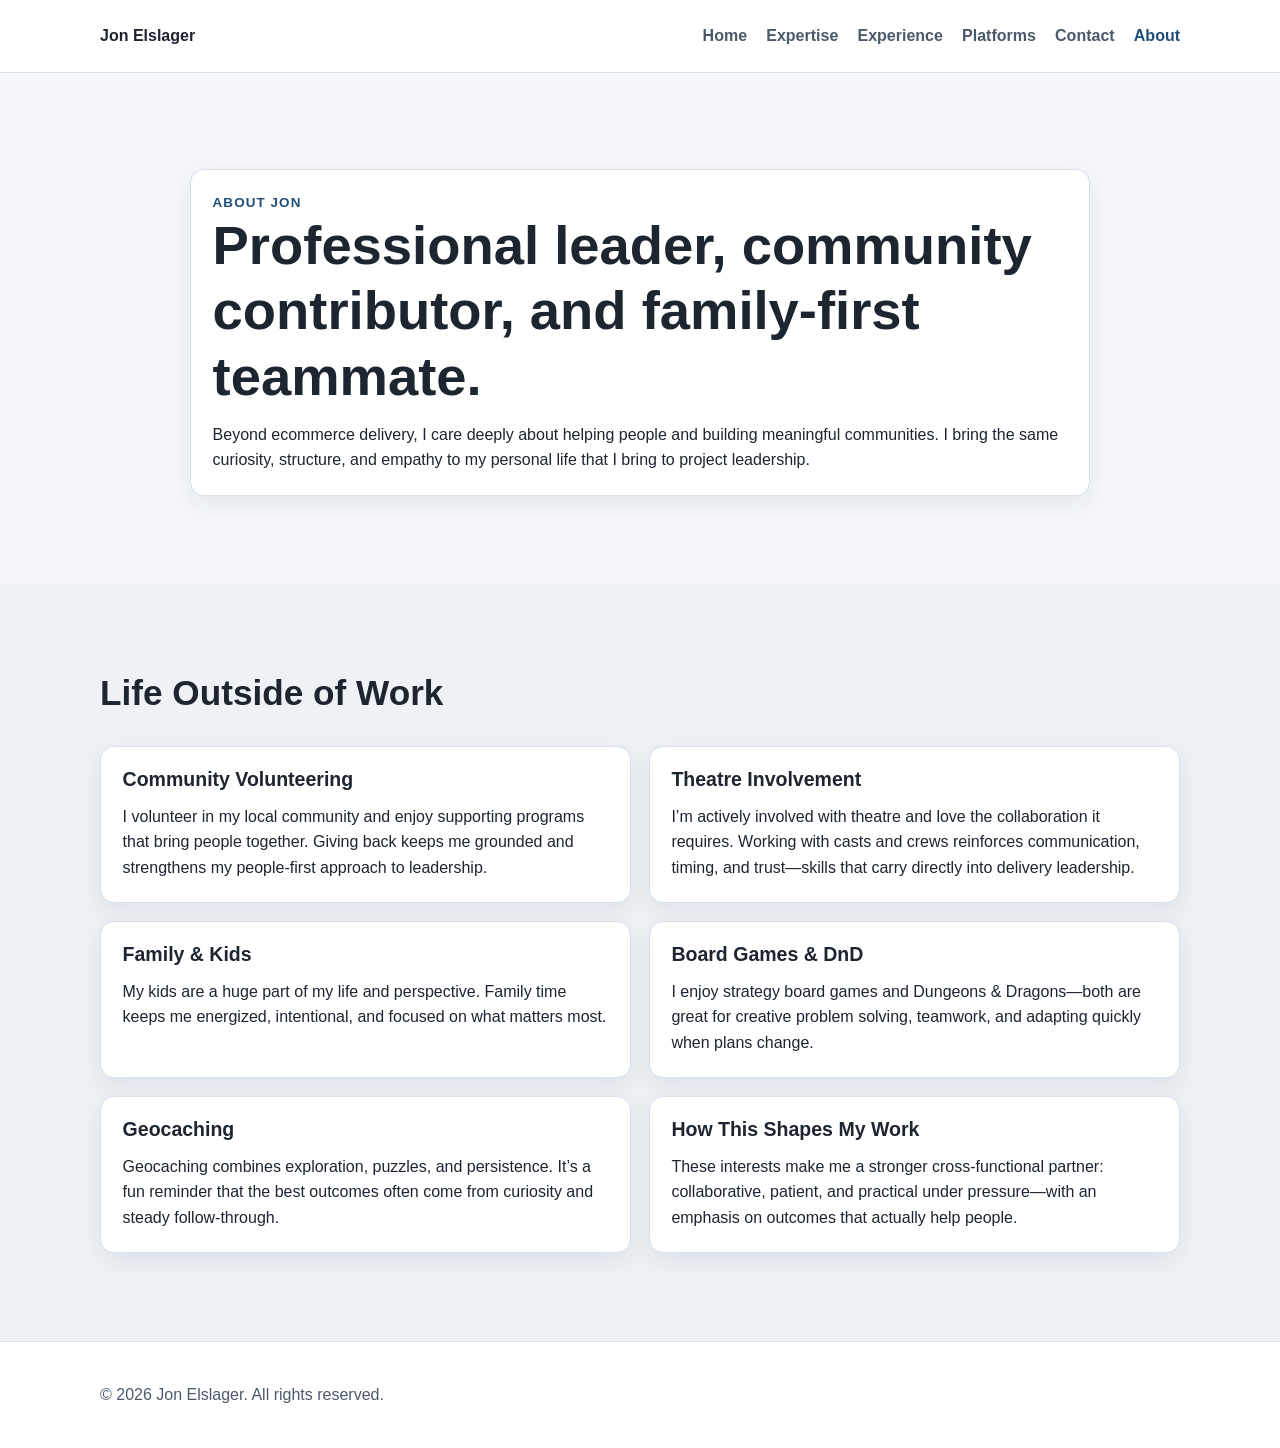
==== about.html @ 36cf9662 "Remove unused logo binaries to avoid PR binary diff issues" ====
<!DOCTYPE html>
<html lang="en">
  <head>
    <meta charset="UTF-8" />
    <meta name="viewport" content="width=device-width, initial-scale=1.0" />
    <meta
      name="description"
      content="About Jon Elslager: ecommerce delivery leader, community volunteer, theatre supporter, and family-focused collaborator."
    />
    <title>About Jon Elslager</title>
    <link rel="stylesheet" href="css/styles.css" />
    <link rel="icon" type="image/svg+xml" href="images/favicon.svg" />
  </head>
  <body>
    <!-- Site header and navigation shared with the home page -->
    <header class="site-header" id="top">
      <nav class="container nav" aria-label="Primary navigation">
        <a class="brand" href="index.html#home">Jon Elslager</a>
        <button
          class="nav-toggle"
          type="button"
          aria-label="Toggle navigation"
          aria-expanded="false"
        >
          ☰
        </button>
        <ul class="nav-links">
          <li><a href="index.html#home">Home</a></li>
          <li><a href="index.html#expertise">Expertise</a></li>
          <li><a href="index.html#experience">Experience</a></li>
          <li><a href="index.html#platforms">Platforms</a></li>
          <li><a href="index.html#contact">Contact</a></li>
          <li><a class="is-active" href="about.html" aria-current="page">About</a></li>
        </ul>
      </nav>
    </header>

    <main>
      <!-- About page hero: broad personal introduction beyond work roles -->
      <section class="section about-hero" aria-labelledby="about-title">
        <div class="container about-intro card">
          <p class="eyebrow">About Jon</p>
          <h1 id="about-title">Professional leader, community contributor, and family-first teammate.</h1>
          <p>
            Beyond ecommerce delivery, I care deeply about helping people and building meaningful
            communities. I bring the same curiosity, structure, and empathy to my personal life
            that I bring to project leadership.
          </p>
        </div>
      </section>

      <!-- Personal details: life outside of work for recruiter/hiring manager context -->
      <section class="section section-alt" aria-labelledby="life-title">
        <div class="container">
          <h2 id="life-title">Life Outside of Work</h2>
          <div class="grid about-grid">
            <article class="card">
              <h3>Community Volunteering</h3>
              <p>
                I volunteer in my local community and enjoy supporting programs that bring people
                together. Giving back keeps me grounded and strengthens my people-first approach to
                leadership.
              </p>
            </article>
            <article class="card">
              <h3>Theatre Involvement</h3>
              <p>
                I’m actively involved with theatre and love the collaboration it requires. Working
                with casts and crews reinforces communication, timing, and trust—skills that carry
                directly into delivery leadership.
              </p>
            </article>
            <article class="card">
              <h3>Family & Kids</h3>
              <p>
                My kids are a huge part of my life and perspective. Family time keeps me energized,
                intentional, and focused on what matters most.
              </p>
            </article>
            <article class="card">
              <h3>Board Games & DnD</h3>
              <p>
                I enjoy strategy board games and Dungeons & Dragons—both are great for creative
                problem solving, teamwork, and adapting quickly when plans change.
              </p>
            </article>
            <article class="card">
              <h3>Geocaching</h3>
              <p>
                Geocaching combines exploration, puzzles, and persistence. It’s a fun reminder that
                the best outcomes often come from curiosity and steady follow-through.
              </p>
            </article>
            <article class="card">
              <h3>How This Shapes My Work</h3>
              <p>
                These interests make me a stronger cross-functional partner: collaborative, patient,
                and practical under pressure—with an emphasis on outcomes that actually help people.
              </p>
            </article>
          </div>
        </div>
      </section>
    </main>

    <!-- Footer -->
    <footer class="site-footer">
      <div class="container">
        <p>&copy; <span id="current-year"></span> Jon Elslager. All rights reserved.</p>
      </div>
    </footer>

    <script src="js/main.js"></script>
  </body>
</html>
---- css/styles.css ----
/* Base styles and design tokens */
:root {
  --bg: #f5f7fb;
  --surface: #ffffff;
  --surface-alt: #eef2f7;
  --text: #1c2530;
  --muted: #4b5a6a;
  --primary: #1f4e79;
  --primary-dark: #173a5a;
  --border: #d8e0ea;
  --shadow: 0 8px 24px rgba(14, 32, 52, 0.08);
  --radius: 14px;
  --container: 1080px;
}

* {
  box-sizing: border-box;
}

html {
  scroll-behavior: smooth;
}

body {
  margin: 0;
  font-family: "Segoe UI", "Inter", "Helvetica Neue", Arial, sans-serif;
  line-height: 1.6;
  color: var(--text);
  background: var(--bg);
}

a {
  color: var(--primary);
}

a:hover {
  color: var(--primary-dark);
}

.container {
  width: min(92%, var(--container));
  margin: 0 auto;
}

.section {
  padding: 5.5rem 0;
}

.section-alt {
  background: var(--surface-alt);
}

h1,
h2,
h3 {
  line-height: 1.2;
  margin-top: 0;
}

h1 {
  font-size: clamp(2rem, 5vw, 3.4rem);
  margin-bottom: 0.8rem;
}

h2 {
  font-size: clamp(1.6rem, 3.4vw, 2.2rem);
  margin-bottom: 2rem;
}

h3 {
  font-size: 1.22rem;
  margin-bottom: 0.75rem;
}

/* Header and nav styles */
.site-header {
  position: sticky;
  top: 0;
  z-index: 100;
  background: rgba(255, 255, 255, 0.96);
  border-bottom: 1px solid var(--border);
  backdrop-filter: blur(6px);
}

.nav {
  min-height: 72px;
  display: flex;
  align-items: center;
  justify-content: space-between;
  gap: 1rem;
}

.brand {
  text-decoration: none;
  font-weight: 700;
  color: var(--text);
  white-space: nowrap;
}

.nav-links {
  display: flex;
  list-style: none;
  padding: 0;
  margin: 0;
  gap: 1.2rem;
}

.nav-links a {
  text-decoration: none;
  color: var(--muted);
  font-weight: 600;
}

.nav-links a:hover,
.nav-links a:focus-visible {
  color: var(--primary);
}

.nav-toggle {
  display: none;
  border: 1px solid var(--border);
  background: var(--surface);
  color: var(--text);
  border-radius: 8px;
  padding: 0.35rem 0.6rem;
  font-size: 1.1rem;
}

/* Hero styles */
.hero {
  padding-top: 6.5rem;
}

.hero-content {
  max-width: 840px;
}

.eyebrow {
  margin: 0 0 1rem;
  color: var(--primary);
  font-weight: 700;
  text-transform: uppercase;
  letter-spacing: 0.08em;
  font-size: 0.84rem;
}

.hero-subtitle {
  font-size: clamp(1.05rem, 2vw, 1.35rem);
  color: var(--muted);
  margin: 0 0 1rem;
}

.hero-summary {
  max-width: 68ch;
  font-size: 1.08rem;
}

.hero-actions {
  margin-top: 2rem;
  display: flex;
  flex-wrap: wrap;
  gap: 0.9rem;
}

/* Buttons */
.btn {
  display: inline-block;
  border-radius: 10px;
  padding: 0.72rem 1.1rem;
  text-decoration: none;
  font-weight: 700;
  border: 1px solid transparent;
  transition: transform 0.15s ease, box-shadow 0.15s ease;
}

.btn:hover {
  transform: translateY(-1px);
  box-shadow: 0 5px 14px rgba(10, 25, 45, 0.15);
}

.btn-primary {
  background: var(--primary);
  color: #fff;
}

.btn-secondary {
  background: #2f6a9d;
  color: #fff;
}

.btn-outline {
  border-color: var(--primary);
  color: var(--primary);
  background: transparent;
}

/* Grid and card components */
.grid {
  display: grid;
  gap: 1.1rem;
}

.expertise-grid,
.experience-grid {
  grid-template-columns: repeat(3, minmax(0, 1fr));
}

.card {
  background: var(--surface);
  border: 1px solid var(--border);
  border-radius: var(--radius);
  padding: 1.35rem;
  box-shadow: var(--shadow);
}

.card ul {
  margin: 0;
  padding-left: 1.1rem;
}

.card p {
  margin: 0;
}

/* Platform chips */
.platform-grid {
  margin: 0;
  padding: 0;
  list-style: none;
  display: grid;
  grid-template-columns: repeat(4, minmax(0, 1fr));
  gap: 0.85rem;
}

.platform-grid li {
  background: var(--surface);
  border: 1px solid var(--border);
  border-radius: 999px;
  text-align: center;
  padding: 0.75rem;
  font-weight: 600;
}

/* Contact and footer */
.contact p {
  color: var(--muted);
  margin-bottom: 1.2rem;
}

.contact-list {
  list-style: none;
  margin: 0;
  padding: 0;
  display: grid;
  gap: 0.65rem;
}

.contact-list span {
  font-weight: 700;
  margin-right: 0.35rem;
}

.site-footer {
  border-top: 1px solid var(--border);
  padding: 1.5rem 0;
  background: var(--surface);
  color: var(--muted);
}

/* Responsive behavior */
@media (max-width: 960px) {
  .expertise-grid,
  .experience-grid {
    grid-template-columns: repeat(2, minmax(0, 1fr));
  }

  .platform-grid {
    grid-template-columns: repeat(3, minmax(0, 1fr));
  }
}

@media (max-width: 700px) {
  .section {
    padding: 4.25rem 0;
  }

  .nav-toggle {
    display: inline-block;
  }

  .nav-links {
    position: absolute;
    right: 4%;
    top: 72px;
    width: min(250px, 90vw);
    padding: 0.9rem;
    background: var(--surface);
    border: 1px solid var(--border);
    border-radius: 12px;
    box-shadow: var(--shadow);
    display: none;
    flex-direction: column;
    gap: 0.55rem;
  }

  .nav-links.open {
    display: flex;
  }

  .expertise-grid,
  .experience-grid,
  .platform-grid {
    grid-template-columns: 1fr;
  }
}

/* About page styles */
.about-hero {
  padding-top: 6rem;
}

.about-intro {
  max-width: 900px;
}

.about-grid {
  grid-template-columns: repeat(2, minmax(0, 1fr));
}

.is-active {
  color: var(--primary) !important;
}

@media (max-width: 700px) {
  .about-grid {
    grid-template-columns: 1fr;
  }
}
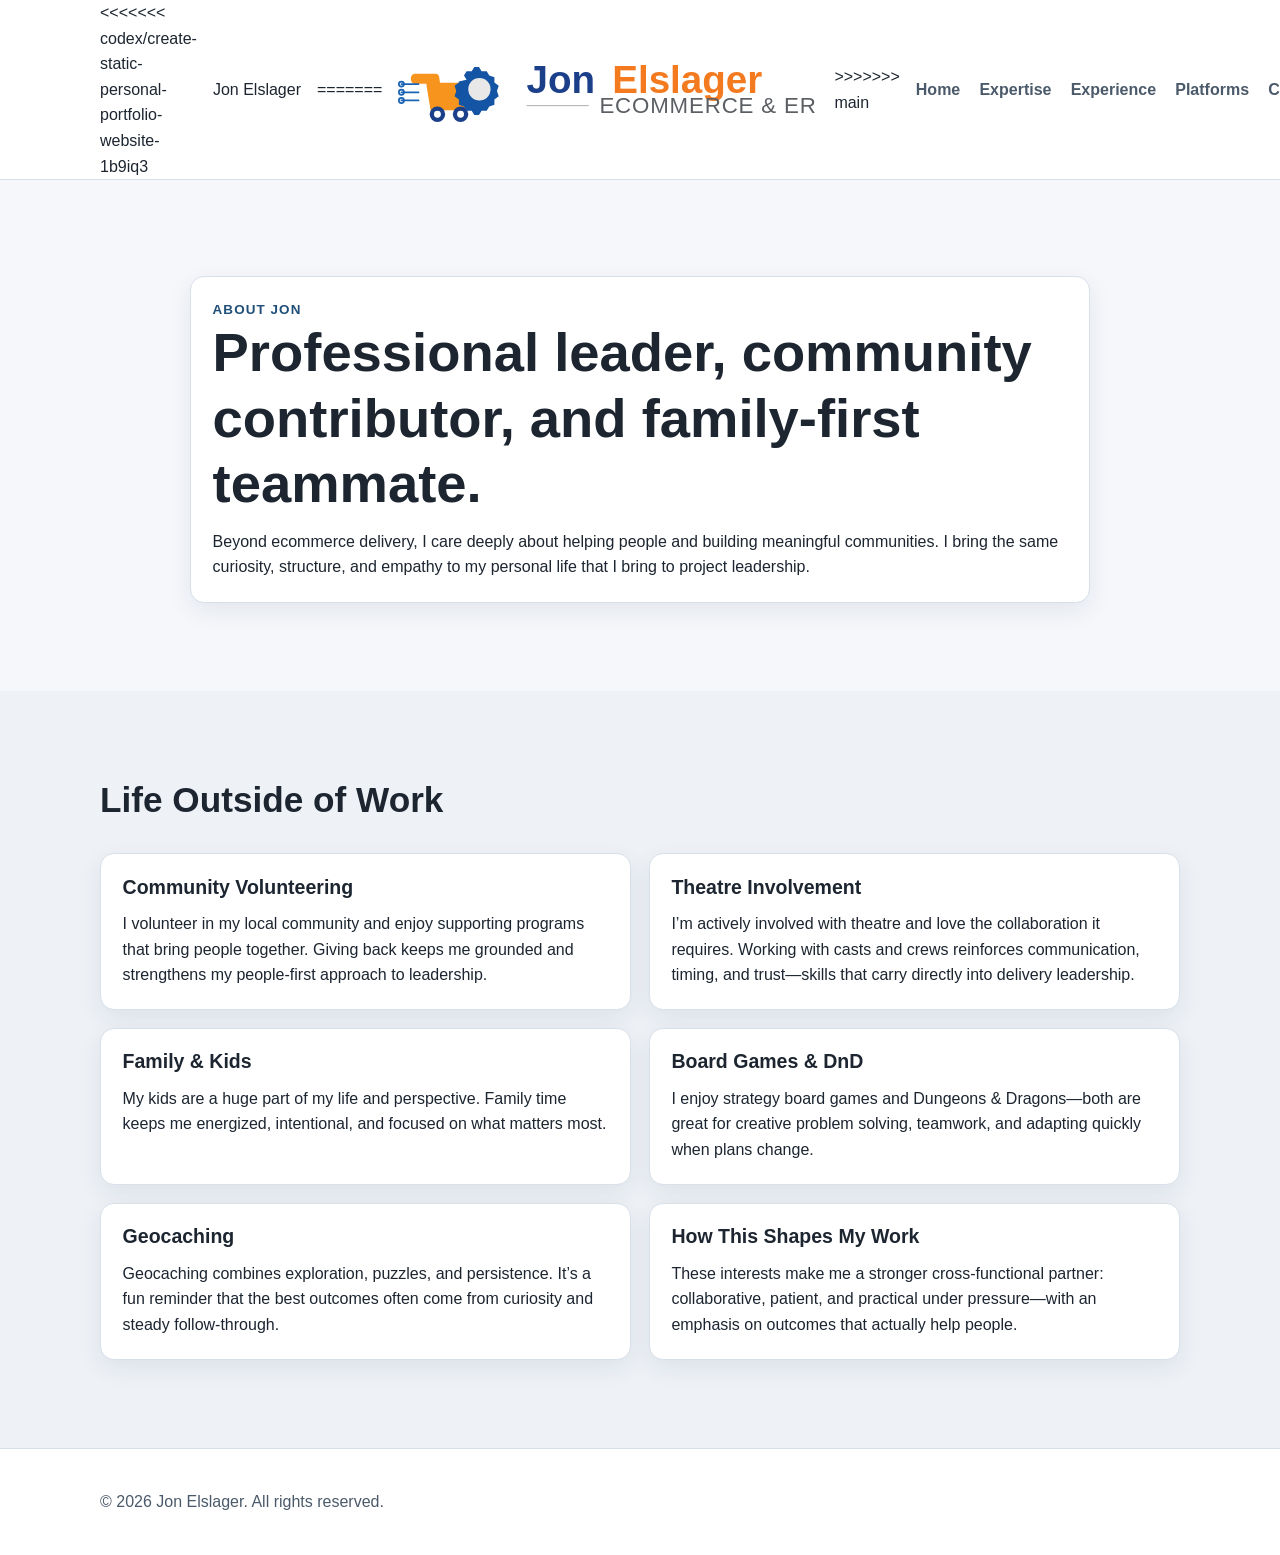
==== commit 7f1799a3: "Merge branch 'main' into codex/create-static-personal-portfolio-website-1b9iq3" ====
--- a/about.html
+++ b/about.html
@@ -15,7 +15,13 @@
     <!-- Site header and navigation shared with the home page -->
     <header class="site-header" id="top">
       <nav class="container nav" aria-label="Primary navigation">
+<<<<<<< codex/create-static-personal-portfolio-website-1b9iq3
         <a class="brand" href="index.html#home">Jon Elslager</a>
+=======
+        <a class="brand" href="index.html#home" aria-label="Jon Elslager home">
+          <img src="images/logo.svg" alt="Jon Elslager Ecommerce & ERP Solutions" class="brand-logo" />
+        </a>
+>>>>>>> main
         <button
           class="nav-toggle"
           type="button"
--- a/css/styles.css
+++ b/css/styles.css
@@ -92,9 +92,19 @@
 
 .brand {
   text-decoration: none;
+<<<<<<< codex/create-static-personal-portfolio-website-1b9iq3
   font-weight: 700;
   color: var(--text);
   white-space: nowrap;
+=======
+  color: var(--text);
+}
+
+.brand-logo {
+  display: block;
+  width: min(420px, 62vw);
+  height: auto;
+>>>>>>> main
 }
 
 .nav-links {
@@ -280,6 +290,13 @@
 }
 
 @media (max-width: 700px) {
+<<<<<<< codex/create-static-personal-portfolio-website-1b9iq3
+=======
+  .brand-logo {
+    width: min(300px, 72vw);
+  }
+
+>>>>>>> main
   .section {
     padding: 4.25rem 0;
   }
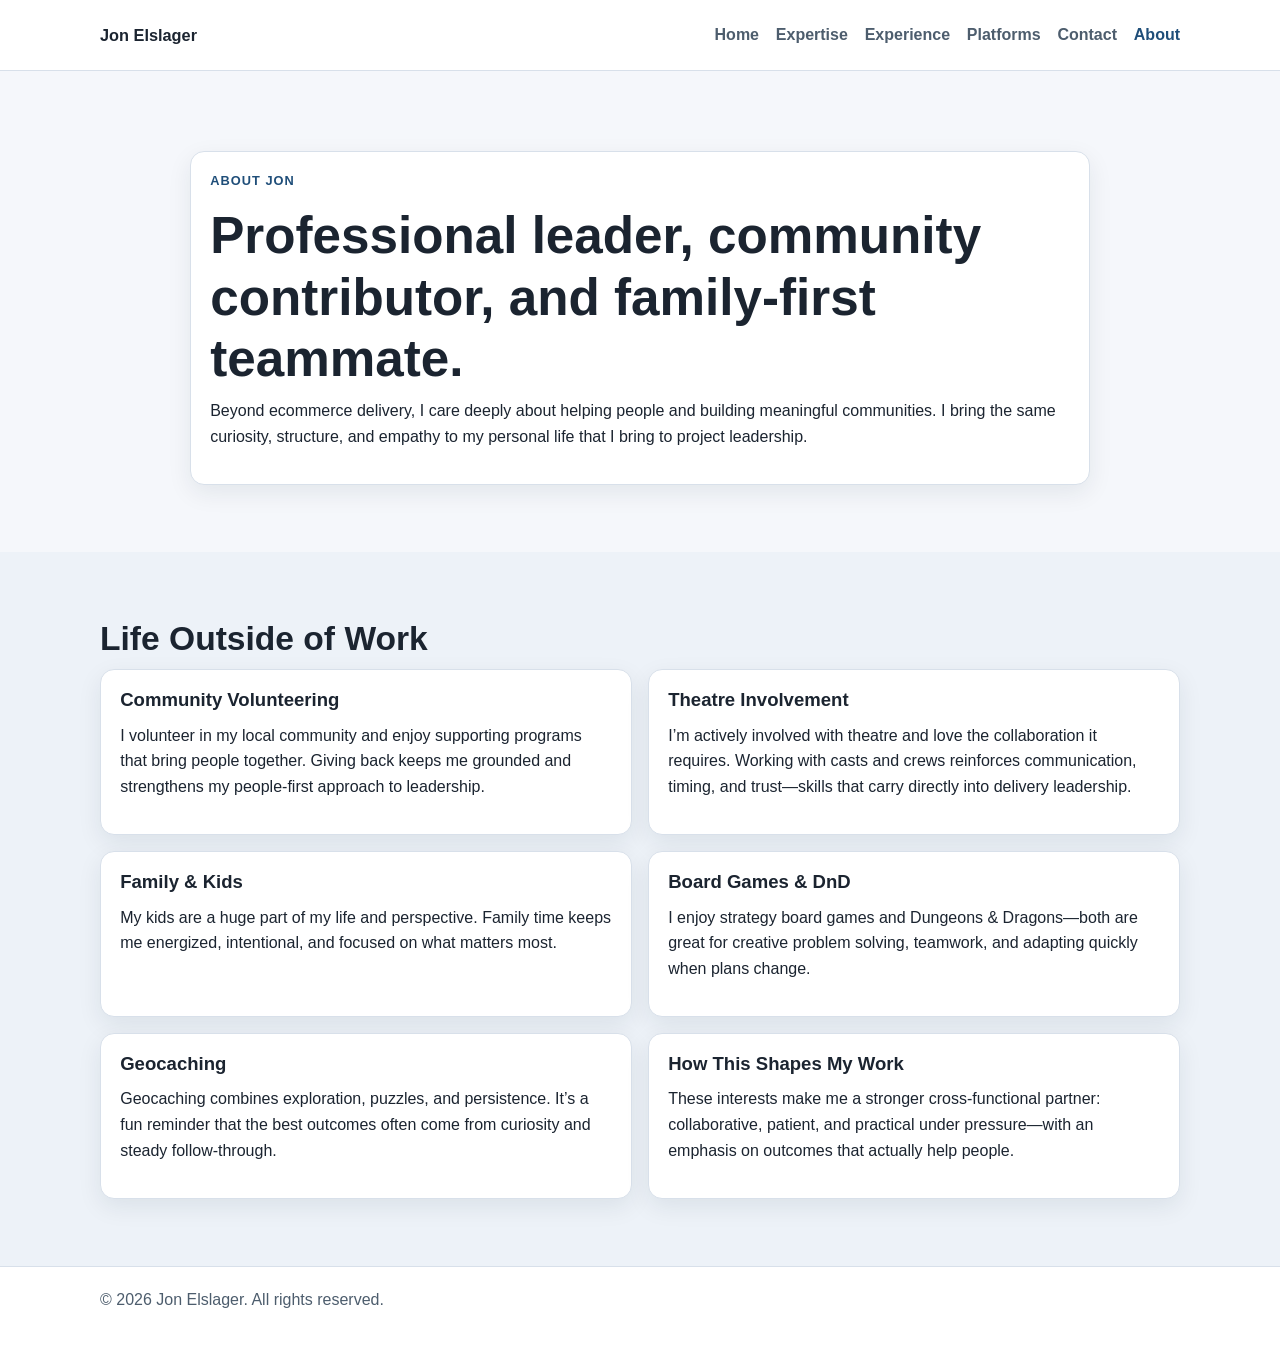
==== commit d0b5a796: "Refine homepage into recruiter-optimized executive portfolio" ====
--- a/about.html
+++ b/about.html
@@ -15,13 +15,7 @@
     <!-- Site header and navigation shared with the home page -->
     <header class="site-header" id="top">
       <nav class="container nav" aria-label="Primary navigation">
-<<<<<<< codex/create-static-personal-portfolio-website-1b9iq3
         <a class="brand" href="index.html#home">Jon Elslager</a>
-=======
-        <a class="brand" href="index.html#home" aria-label="Jon Elslager home">
-          <img src="images/logo.svg" alt="Jon Elslager Ecommerce & ERP Solutions" class="brand-logo" />
-        </a>
->>>>>>> main
         <button
           class="nav-toggle"
           type="button"
--- a/css/styles.css
+++ b/css/styles.css
@@ -2,12 +2,14 @@
 :root {
   --bg: #f5f7fb;
   --surface: #ffffff;
-  --surface-alt: #eef2f7;
-  --text: #1c2530;
-  --muted: #4b5a6a;
+  --surface-alt: #edf2f8;
+  --text: #1b2430;
+  --muted: #4d5d6d;
   --primary: #1f4e79;
   --primary-dark: #173a5a;
+  --accent: #2f6a9d;
   --border: #d8e0ea;
+  --highlight-bg: #e8eef7;
   --shadow: 0 8px 24px rgba(14, 32, 52, 0.08);
   --radius: 14px;
   --container: 1080px;
@@ -29,21 +31,13 @@
   background: var(--bg);
 }
 
-a {
-  color: var(--primary);
-}
-
-a:hover {
-  color: var(--primary-dark);
-}
-
 .container {
   width: min(92%, var(--container));
   margin: 0 auto;
 }
 
 .section {
-  padding: 5.5rem 0;
+  padding: 4.2rem 0;
 }
 
 .section-alt {
@@ -53,23 +47,27 @@
 h1,
 h2,
 h3 {
+  margin-top: 0;
   line-height: 1.2;
-  margin-top: 0;
 }
 
 h1 {
-  font-size: clamp(2rem, 5vw, 3.4rem);
-  margin-bottom: 0.8rem;
+  font-size: clamp(2rem, 5vw, 3.2rem);
+  margin-bottom: 0.55rem;
 }
 
 h2 {
-  font-size: clamp(1.6rem, 3.4vw, 2.2rem);
-  margin-bottom: 2rem;
+  font-size: clamp(1.55rem, 3.2vw, 2.1rem);
+  margin-bottom: 0.6rem;
 }
 
 h3 {
-  font-size: 1.22rem;
-  margin-bottom: 0.75rem;
+  font-size: 1.16rem;
+  margin-bottom: 0.7rem;
+}
+
+p {
+  margin: 0 0 0.95rem;
 }
 
 /* Header and nav styles */
@@ -83,7 +81,7 @@
 }
 
 .nav {
-  min-height: 72px;
+  min-height: 70px;
   display: flex;
   align-items: center;
   justify-content: space-between;
@@ -92,19 +90,10 @@
 
 .brand {
   text-decoration: none;
-<<<<<<< codex/create-static-personal-portfolio-website-1b9iq3
   font-weight: 700;
   color: var(--text);
   white-space: nowrap;
-=======
-  color: var(--text);
-}
-
-.brand-logo {
-  display: block;
-  width: min(420px, 62vw);
-  height: auto;
->>>>>>> main
+  font-size: 1.02rem;
 }
 
 .nav-links {
@@ -112,7 +101,7 @@
   list-style: none;
   padding: 0;
   margin: 0;
-  gap: 1.2rem;
+  gap: 1.05rem;
 }
 
 .nav-links a {
@@ -122,7 +111,9 @@
 }
 
 .nav-links a:hover,
-.nav-links a:focus-visible {
+.nav-links a:focus-visible,
+.brand:hover,
+.brand:focus-visible {
   color: var(--primary);
 }
 
@@ -138,52 +129,64 @@
 
 /* Hero styles */
 .hero {
-  padding-top: 6.5rem;
+  padding-top: 5rem;
 }
 
 .hero-content {
-  max-width: 840px;
+  max-width: 890px;
 }
 
 .eyebrow {
-  margin: 0 0 1rem;
+  margin: 0 0 0.85rem;
   color: var(--primary);
   font-weight: 700;
   text-transform: uppercase;
   letter-spacing: 0.08em;
-  font-size: 0.84rem;
+  font-size: 0.8rem;
 }
 
 .hero-subtitle {
-  font-size: clamp(1.05rem, 2vw, 1.35rem);
-  color: var(--muted);
-  margin: 0 0 1rem;
-}
-
-.hero-summary {
-  max-width: 68ch;
-  font-size: 1.08rem;
+  font-size: clamp(1.1rem, 2.2vw, 1.45rem);
+  color: var(--text);
+  font-weight: 600;
+  margin-bottom: 0.75rem;
+}
+
+.hero-support {
+  color: var(--muted);
+  font-weight: 600;
+  margin-bottom: 1rem;
+}
+
+.hero-copy {
+  max-width: 74ch;
+  color: var(--muted);
+}
+
+.hero-copy p:last-child {
+  margin-bottom: 0;
 }
 
 .hero-actions {
-  margin-top: 2rem;
+  margin-top: 1.6rem;
   display: flex;
   flex-wrap: wrap;
-  gap: 0.9rem;
+  gap: 0.72rem;
 }
 
 /* Buttons */
 .btn {
   display: inline-block;
   border-radius: 10px;
-  padding: 0.72rem 1.1rem;
+  padding: 0.68rem 1.05rem;
   text-decoration: none;
   font-weight: 700;
   border: 1px solid transparent;
-  transition: transform 0.15s ease, box-shadow 0.15s ease;
-}
-
-.btn:hover {
+  transition: transform 0.15s ease, box-shadow 0.15s ease, background-color 0.15s ease;
+}
+
+.btn:hover,
+.btn:focus-visible {
   transform: translateY(-1px);
   box-shadow: 0 5px 14px rgba(10, 25, 45, 0.15);
 }
@@ -194,7 +197,7 @@
 }
 
 .btn-secondary {
-  background: #2f6a9d;
+  background: var(--accent);
   color: #fff;
 }
 
@@ -204,57 +207,91 @@
   background: transparent;
 }
 
-/* Grid and card components */
+/* Grids and cards */
 .grid {
   display: grid;
-  gap: 1.1rem;
-}
-
-.expertise-grid,
-.experience-grid {
-  grid-template-columns: repeat(3, minmax(0, 1fr));
+  gap: 1rem;
 }
 
 .card {
   background: var(--surface);
   border: 1px solid var(--border);
   border-radius: var(--radius);
-  padding: 1.35rem;
+  padding: 1.2rem;
   box-shadow: var(--shadow);
 }
 
-.card ul {
-  margin: 0;
+.capability-card,
+.highlight-card {
+  display: flex;
+  flex-direction: column;
+  height: 100%;
+}
+
+.capability-card p,
+.highlight-card p {
+  color: var(--muted);
+}
+
+.capability-card ul {
+  margin: 0.2rem 0 0;
   padding-left: 1.1rem;
 }
 
-.card p {
-  margin: 0;
-}
-
-/* Platform chips */
-.platform-grid {
+.highlights {
+  background: var(--highlight-bg);
+  border-top: 1px solid var(--border);
+  border-bottom: 1px solid var(--border);
+}
+
+.highlights-grid {
+  grid-template-columns: repeat(2, minmax(0, 1fr));
+}
+
+.highlights h2 {
+  margin-bottom: 1rem;
+}
+
+.expertise-grid,
+.experience-grid {
+  grid-template-columns: repeat(3, minmax(0, 1fr));
+}
+
+.section-intro {
+  color: var(--muted);
+  margin-bottom: 1rem;
+}
+
+.platform-grid,
+.industry-grid {
   margin: 0;
   padding: 0;
   list-style: none;
   display: grid;
+  gap: 0.8rem;
+}
+
+.platform-grid {
   grid-template-columns: repeat(4, minmax(0, 1fr));
-  gap: 0.85rem;
-}
-
-.platform-grid li {
+}
+
+.industry-grid {
+  grid-template-columns: repeat(4, minmax(0, 1fr));
+}
+
+.platform-grid li,
+.industry-grid li {
   background: var(--surface);
   border: 1px solid var(--border);
   border-radius: 999px;
   text-align: center;
-  padding: 0.75rem;
+  padding: 0.68rem 0.75rem;
   font-weight: 600;
 }
 
 /* Contact and footer */
 .contact p {
   color: var(--muted);
-  margin-bottom: 1.2rem;
 }
 
 .contact-list {
@@ -262,7 +299,7 @@
   margin: 0;
   padding: 0;
   display: grid;
-  gap: 0.65rem;
+  gap: 0.62rem;
 }
 
 .contact-list span {
@@ -272,33 +309,28 @@
 
 .site-footer {
   border-top: 1px solid var(--border);
-  padding: 1.5rem 0;
+  padding: 1.25rem 0;
   background: var(--surface);
   color: var(--muted);
 }
 
 /* Responsive behavior */
-@media (max-width: 960px) {
+@media (max-width: 980px) {
   .expertise-grid,
-  .experience-grid {
+  .experience-grid,
+  .platform-grid {
     grid-template-columns: repeat(2, minmax(0, 1fr));
   }
 
-  .platform-grid {
-    grid-template-columns: repeat(3, minmax(0, 1fr));
+  .industry-grid,
+  .highlights-grid {
+    grid-template-columns: repeat(2, minmax(0, 1fr));
   }
 }
 
 @media (max-width: 700px) {
-<<<<<<< codex/create-static-personal-portfolio-website-1b9iq3
-=======
-  .brand-logo {
-    width: min(300px, 72vw);
-  }
-
->>>>>>> main
   .section {
-    padding: 4.25rem 0;
+    padding: 3.45rem 0;
   }
 
   .nav-toggle {
@@ -308,7 +340,7 @@
   .nav-links {
     position: absolute;
     right: 4%;
-    top: 72px;
+    top: 70px;
     width: min(250px, 90vw);
     padding: 0.9rem;
     background: var(--surface);
@@ -324,16 +356,22 @@
     display: flex;
   }
 
+  .hero {
+    padding-top: 4.1rem;
+  }
+
+  .highlights-grid,
   .expertise-grid,
   .experience-grid,
-  .platform-grid {
+  .platform-grid,
+  .industry-grid {
     grid-template-columns: 1fr;
   }
 }
 
 /* About page styles */
 .about-hero {
-  padding-top: 6rem;
+  padding-top: 5rem;
 }
 
 .about-intro {
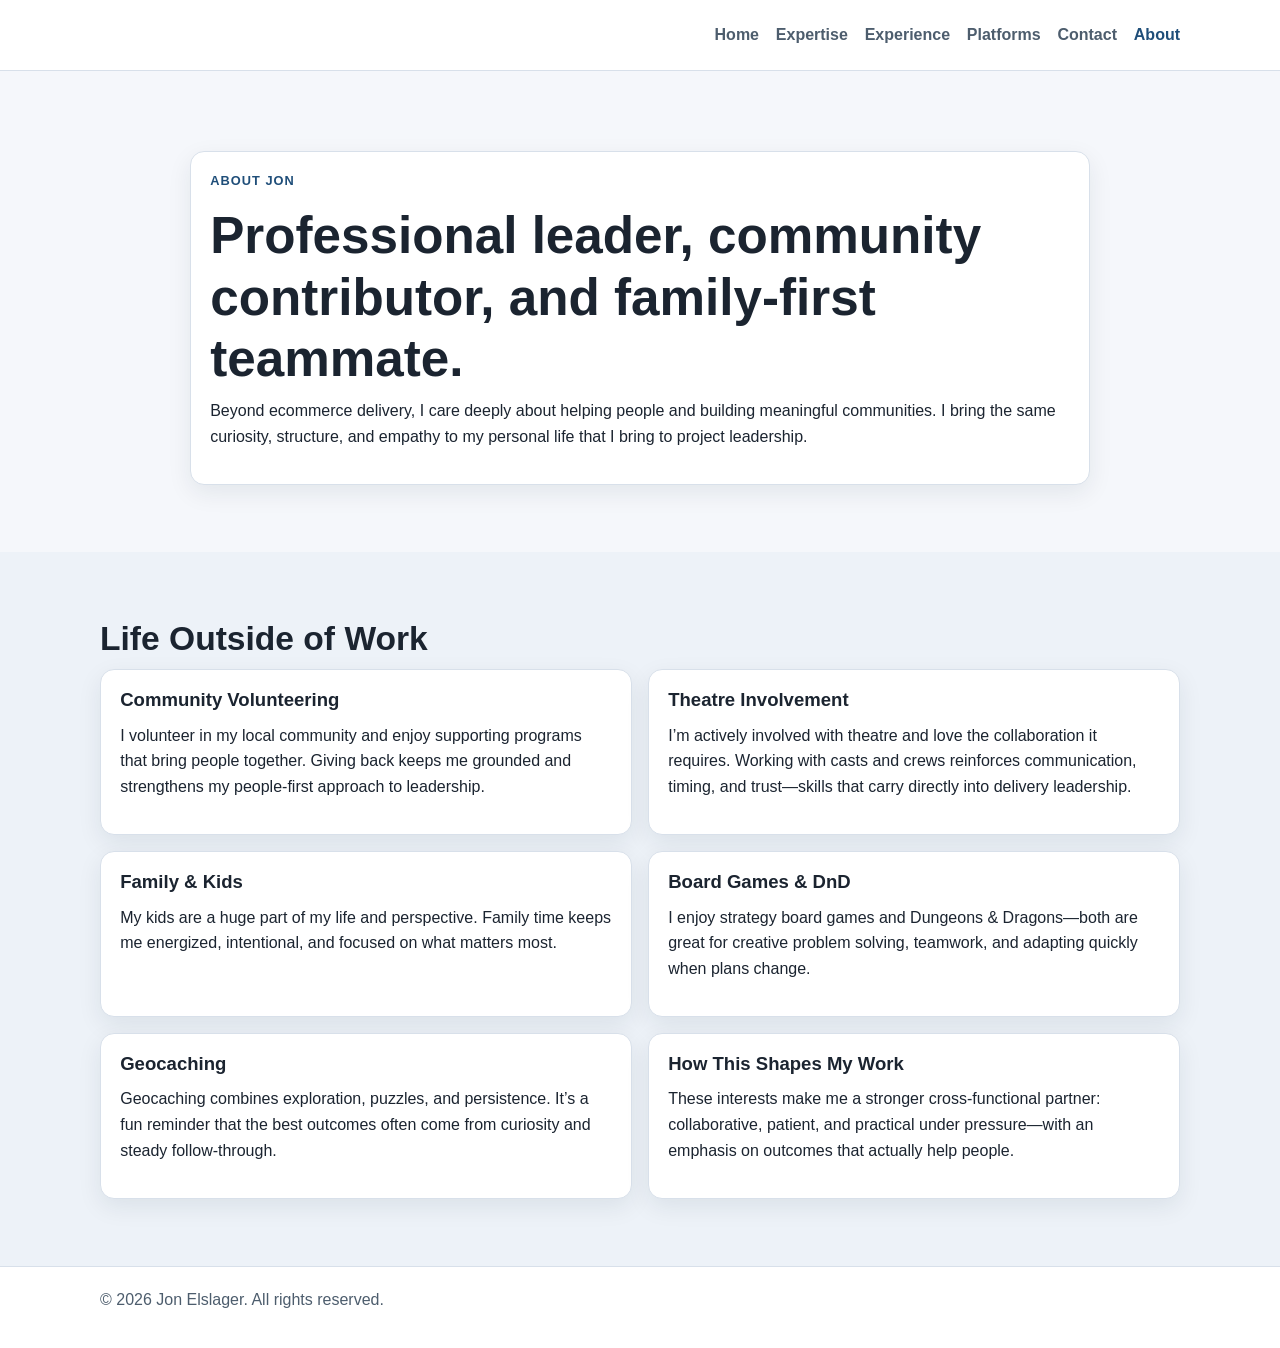
==== commit 108d740d: "Merge branch 'main' into codex/create-static-personal-portfolio-website-7nsvqm" ====
--- a/about.html
+++ b/about.html
@@ -15,7 +15,9 @@
     <!-- Site header and navigation shared with the home page -->
     <header class="site-header" id="top">
       <nav class="container nav" aria-label="Primary navigation">
-        <a class="brand" href="index.html#home">Jon Elslager</a>
+        <a class="brand" href="index.html#home" aria-label="Jon Elslager home">
+          <img src="images/logo.svg" alt="Jon Elslager Ecommerce & ERP Solutions" class="brand-logo" />
+        </a>
         <button
           class="nav-toggle"
           type="button"
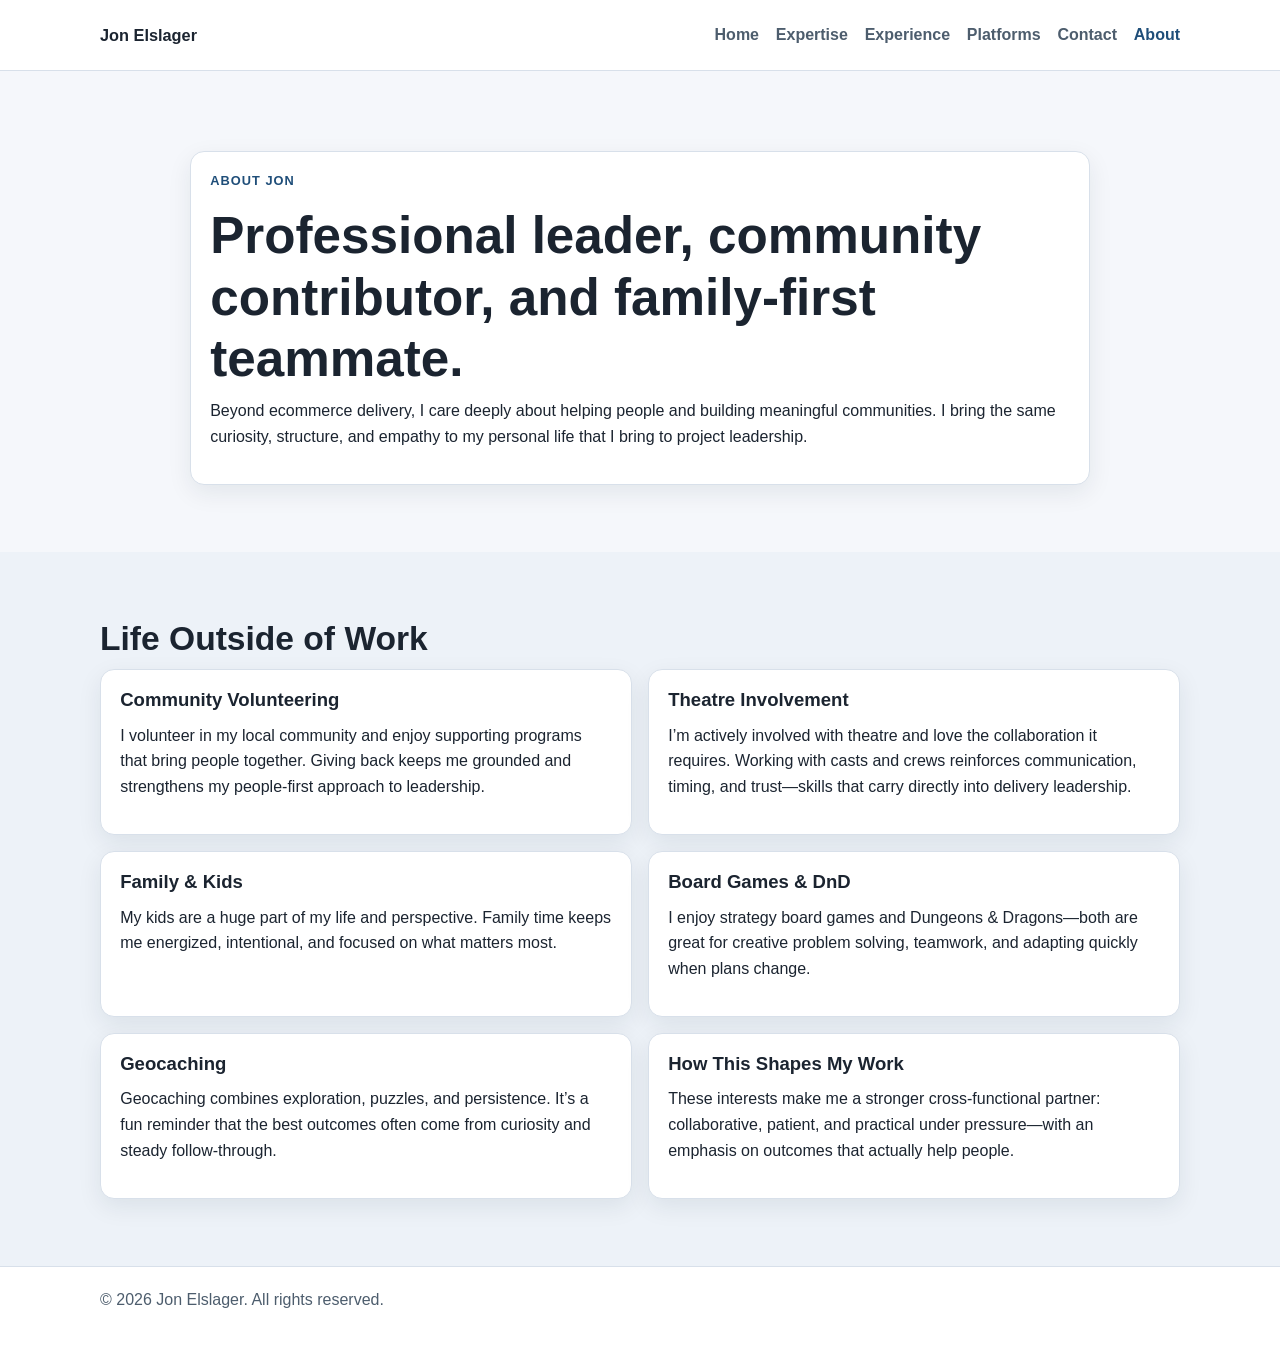
==== commit 3d33c584: "Update homepage hero top copy to new recruiter messaging" ====
--- a/about.html
+++ b/about.html
@@ -15,9 +15,7 @@
     <!-- Site header and navigation shared with the home page -->
     <header class="site-header" id="top">
       <nav class="container nav" aria-label="Primary navigation">
-        <a class="brand" href="index.html#home" aria-label="Jon Elslager home">
-          <img src="images/logo.svg" alt="Jon Elslager Ecommerce & ERP Solutions" class="brand-logo" />
-        </a>
+        <a class="brand" href="index.html" aria-label="Jon Elslager home">Jon Elslager</a>
         <button
           class="nav-toggle"
           type="button"
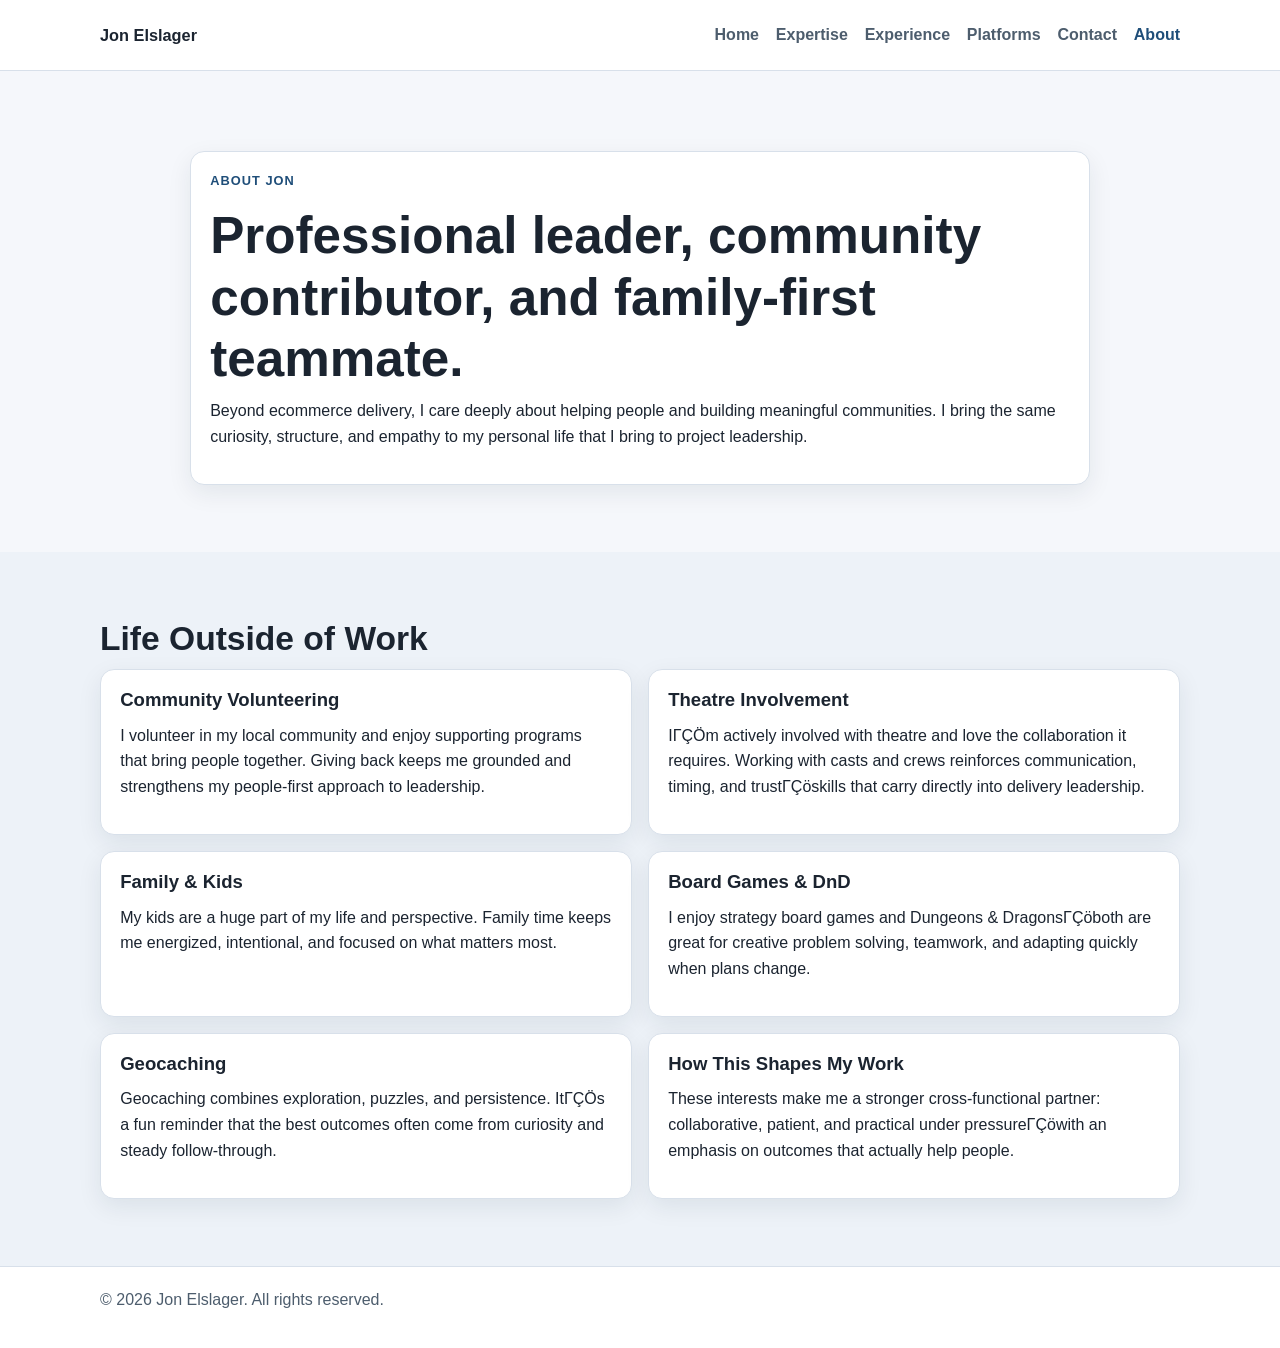
==== commit 8248f325: "Merge branch 'main' into codex/create-static-personal-portfolio-website-4ymr4l" ====
--- a/about.html
+++ b/about.html
@@ -1,4 +1,4 @@
-<!DOCTYPE html>
+﻿<!DOCTYPE html>
 <html lang="en">
   <head>
     <meta charset="UTF-8" />
@@ -22,7 +22,7 @@
           aria-label="Toggle navigation"
           aria-expanded="false"
         >
-          ☰
+          Γÿ░
         </button>
         <ul class="nav-links">
           <li><a href="index.html#home">Home</a></li>
@@ -65,8 +65,8 @@
             <article class="card">
               <h3>Theatre Involvement</h3>
               <p>
-                I’m actively involved with theatre and love the collaboration it requires. Working
-                with casts and crews reinforces communication, timing, and trust—skills that carry
+                IΓÇÖm actively involved with theatre and love the collaboration it requires. Working
+                with casts and crews reinforces communication, timing, and trustΓÇöskills that carry
                 directly into delivery leadership.
               </p>
             </article>
@@ -80,14 +80,14 @@
             <article class="card">
               <h3>Board Games & DnD</h3>
               <p>
-                I enjoy strategy board games and Dungeons & Dragons—both are great for creative
+                I enjoy strategy board games and Dungeons & DragonsΓÇöboth are great for creative
                 problem solving, teamwork, and adapting quickly when plans change.
               </p>
             </article>
             <article class="card">
               <h3>Geocaching</h3>
               <p>
-                Geocaching combines exploration, puzzles, and persistence. It’s a fun reminder that
+                Geocaching combines exploration, puzzles, and persistence. ItΓÇÖs a fun reminder that
                 the best outcomes often come from curiosity and steady follow-through.
               </p>
             </article>
@@ -95,7 +95,7 @@
               <h3>How This Shapes My Work</h3>
               <p>
                 These interests make me a stronger cross-functional partner: collaborative, patient,
-                and practical under pressure—with an emphasis on outcomes that actually help people.
+                and practical under pressureΓÇöwith an emphasis on outcomes that actually help people.
               </p>
             </article>
           </div>
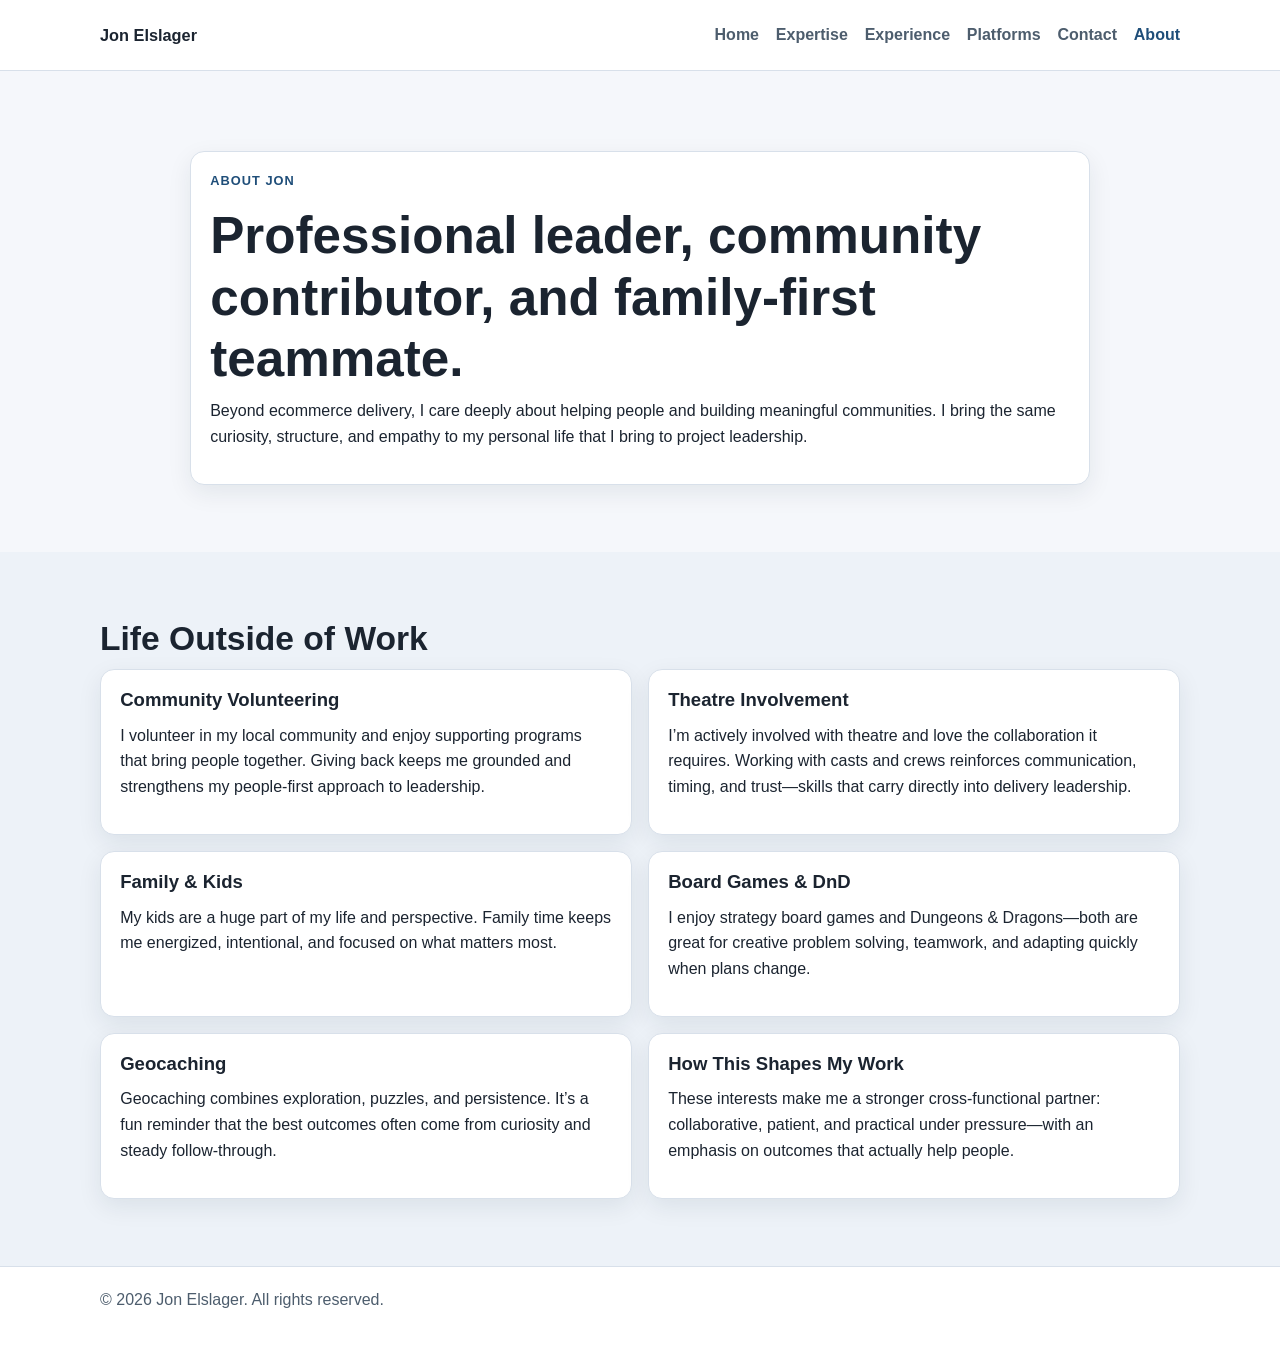
==== commit f14e7393: "Re-apply requested homepage top copy in fresh PR commit" ====
--- a/about.html
+++ b/about.html
@@ -1,4 +1,4 @@
-﻿<!DOCTYPE html>
+<!DOCTYPE html>
 <html lang="en">
   <head>
     <meta charset="UTF-8" />
@@ -22,7 +22,7 @@
           aria-label="Toggle navigation"
           aria-expanded="false"
         >
-          Γÿ░
+          ☰
         </button>
         <ul class="nav-links">
           <li><a href="index.html#home">Home</a></li>
@@ -65,8 +65,8 @@
             <article class="card">
               <h3>Theatre Involvement</h3>
               <p>
-                IΓÇÖm actively involved with theatre and love the collaboration it requires. Working
-                with casts and crews reinforces communication, timing, and trustΓÇöskills that carry
+                I’m actively involved with theatre and love the collaboration it requires. Working
+                with casts and crews reinforces communication, timing, and trust—skills that carry
                 directly into delivery leadership.
               </p>
             </article>
@@ -80,14 +80,14 @@
             <article class="card">
               <h3>Board Games & DnD</h3>
               <p>
-                I enjoy strategy board games and Dungeons & DragonsΓÇöboth are great for creative
+                I enjoy strategy board games and Dungeons & Dragons—both are great for creative
                 problem solving, teamwork, and adapting quickly when plans change.
               </p>
             </article>
             <article class="card">
               <h3>Geocaching</h3>
               <p>
-                Geocaching combines exploration, puzzles, and persistence. ItΓÇÖs a fun reminder that
+                Geocaching combines exploration, puzzles, and persistence. It’s a fun reminder that
                 the best outcomes often come from curiosity and steady follow-through.
               </p>
             </article>
@@ -95,7 +95,7 @@
               <h3>How This Shapes My Work</h3>
               <p>
                 These interests make me a stronger cross-functional partner: collaborative, patient,
-                and practical under pressureΓÇöwith an emphasis on outcomes that actually help people.
+                and practical under pressure—with an emphasis on outcomes that actually help people.
               </p>
             </article>
           </div>
